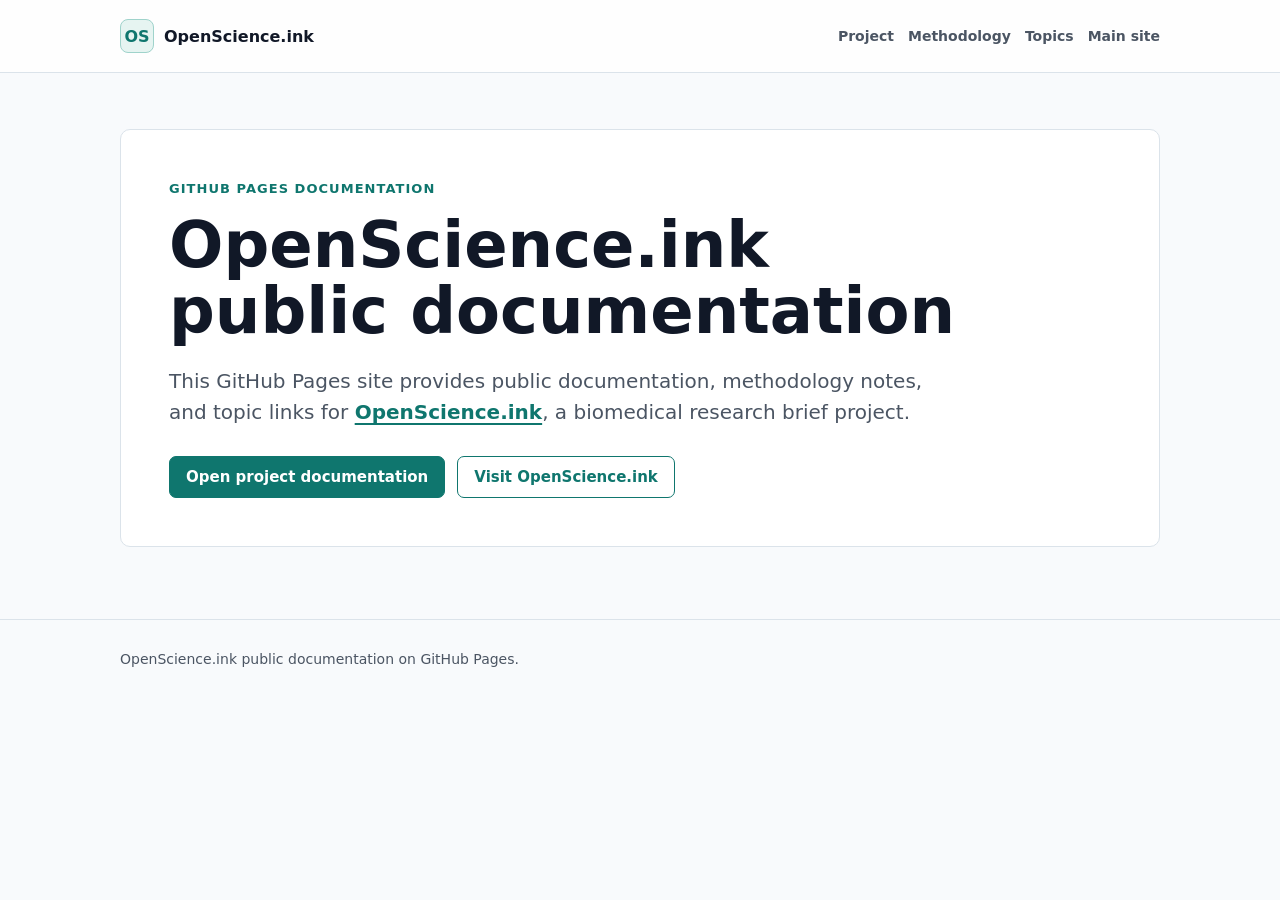
==== index.html @ 2d39fa1c "Add OpenScience Pages documentation site" ====
<!doctype html>
<html lang="en">
  <head>
    <meta charset="utf-8">
    <meta name="viewport" content="width=device-width, initial-scale=1">
    <meta name="robots" content="index, follow">
    <title>OpenScience.ink GitHub Pages</title>
    <meta name="description" content="Public GitHub Pages home for OpenScience.ink documentation and methodology notes.">
    <link rel="canonical" href="https://openscience-ink.github.io/">
    <link rel="stylesheet" href="/assets/styles.css">
    <script type="application/ld+json">
      {
        "@context": "https://schema.org",
        "@type": "Organization",
        "name": "OpenScience.ink",
        "url": "https://openscience.ink",
        "sameAs": [
          "https://github.com/OpenScience-ink",
          "https://openscience-ink.github.io/"
        ]
      }
    </script>
  </head>
  <body>
    <header class="topbar">
      <div class="site-shell topbar-inner">
        <a class="brand" href="/">
          <span class="brand-mark">OS</span>
          <span>OpenScience.ink</span>
        </a>
        <nav class="nav" aria-label="Primary">
          <a href="/openscience-ink/">Project</a>
          <a href="/openscience-ink/methodology/">Methodology</a>
          <a href="/openscience-ink/topics/">Topics</a>
          <a href="https://openscience.ink">Main site</a>
        </nav>
      </div>
    </header>
    <main>
      <div class="site-shell">
        <section class="hero">
          <p class="eyebrow">GitHub Pages documentation</p>
          <h1>OpenScience.ink public documentation</h1>
          <p class="lead">
            This GitHub Pages site provides public documentation, methodology notes, and topic links for
            <a href="https://openscience.ink">OpenScience.ink</a>, a biomedical research brief project.
          </p>
          <div class="actions">
            <a class="button" href="/openscience-ink/">Open project documentation</a>
            <a class="button button-secondary" href="https://openscience.ink">Visit OpenScience.ink</a>
          </div>
        </section>
      </div>
    </main>
    <footer>
      <div class="site-shell">
        <p>OpenScience.ink public documentation on GitHub Pages.</p>
      </div>
    </footer>
  </body>
</html>
---- assets/styles.css ----
:root {
  color-scheme: light;
  --bg: #f8fafc;
  --panel: #ffffff;
  --ink: #111827;
  --muted: #4b5563;
  --subtle: #6b7280;
  --line: #dbe3ea;
  --accent: #0f766e;
  --accent-soft: #e6f4f1;
  --code: #eef4f7;
  font-family: Inter, ui-sans-serif, system-ui, -apple-system, BlinkMacSystemFont, "Segoe UI", sans-serif;
}

* {
  box-sizing: border-box;
}

body {
  margin: 0;
  background: var(--bg);
  color: var(--ink);
}

a {
  color: var(--accent);
  font-weight: 650;
  text-decoration-thickness: 0.08em;
  text-underline-offset: 0.18em;
}

.site-shell {
  width: min(1040px, calc(100vw - 40px));
  margin: 0 auto;
}

.topbar {
  border-bottom: 1px solid var(--line);
  background: rgba(255, 255, 255, 0.82);
}

.topbar-inner {
  display: flex;
  align-items: center;
  justify-content: space-between;
  gap: 20px;
  min-height: 72px;
}

.brand {
  display: inline-flex;
  align-items: center;
  gap: 10px;
  color: var(--ink);
  font-weight: 800;
  text-decoration: none;
}

.brand-mark {
  display: inline-grid;
  place-items: center;
  width: 34px;
  height: 34px;
  border: 1px solid #9fd3cb;
  border-radius: 8px;
  background: var(--accent-soft);
  color: var(--accent);
  font-size: 16px;
  letter-spacing: 0;
}

.nav {
  display: flex;
  flex-wrap: wrap;
  justify-content: flex-end;
  gap: 14px;
  font-size: 14px;
}

.nav a {
  color: var(--muted);
  font-weight: 650;
  text-decoration: none;
}

.nav a:hover {
  color: var(--accent);
}

main {
  padding: 56px 0 72px;
}

.hero {
  padding: 48px;
  border: 1px solid var(--line);
  border-radius: 10px;
  background: var(--panel);
}

.eyebrow {
  margin: 0 0 14px;
  color: var(--accent);
  font-size: 13px;
  font-weight: 800;
  letter-spacing: 0.08em;
  text-transform: uppercase;
}

h1 {
  max-width: 820px;
  margin: 0;
  font-size: clamp(34px, 6vw, 64px);
  line-height: 1.02;
  letter-spacing: 0;
}

h2 {
  margin: 42px 0 14px;
  font-size: 26px;
  line-height: 1.2;
  letter-spacing: 0;
}

h3 {
  margin: 24px 0 8px;
  font-size: 18px;
  line-height: 1.3;
  letter-spacing: 0;
}

p {
  max-width: 760px;
  margin: 0 0 16px;
  color: var(--muted);
  font-size: 17px;
  line-height: 1.65;
}

.lead {
  margin-top: 22px;
  font-size: 20px;
  line-height: 1.55;
}

.actions {
  display: flex;
  flex-wrap: wrap;
  gap: 12px;
  margin-top: 28px;
}

.button {
  display: inline-flex;
  align-items: center;
  min-height: 42px;
  padding: 0 16px;
  border: 1px solid var(--accent);
  border-radius: 7px;
  background: var(--accent);
  color: #ffffff;
  font-size: 15px;
  font-weight: 750;
  text-decoration: none;
}

.button-secondary {
  background: #ffffff;
  color: var(--accent);
}

.grid {
  display: grid;
  grid-template-columns: repeat(3, minmax(0, 1fr));
  gap: 16px;
  margin-top: 24px;
}

.card {
  min-height: 176px;
  padding: 22px;
  border: 1px solid var(--line);
  border-radius: 8px;
  background: var(--panel);
}

.card p,
.note p {
  font-size: 15px;
  line-height: 1.55;
}

.stat-row {
  display: grid;
  grid-template-columns: repeat(3, minmax(0, 1fr));
  gap: 12px;
  margin-top: 28px;
}

.stat {
  padding: 18px;
  border: 1px solid var(--line);
  border-radius: 8px;
  background: #fbfdff;
}

.stat strong {
  display: block;
  color: var(--ink);
  font-size: 24px;
  line-height: 1;
}

.stat span {
  display: block;
  margin-top: 8px;
  color: var(--subtle);
  font-size: 13px;
  line-height: 1.35;
}

.content {
  display: grid;
  grid-template-columns: minmax(0, 1fr) 280px;
  gap: 32px;
  align-items: start;
}

.article {
  padding: 42px;
  border: 1px solid var(--line);
  border-radius: 10px;
  background: var(--panel);
}

.sidebar {
  position: sticky;
  top: 24px;
  padding: 22px;
  border: 1px solid var(--line);
  border-radius: 8px;
  background: var(--panel);
}

.sidebar ul,
.article ul,
.topic-list {
  padding-left: 20px;
}

.sidebar li,
.article li,
.topic-list li {
  margin: 10px 0;
  color: var(--muted);
  line-height: 1.55;
}

.topic-list {
  display: grid;
  grid-template-columns: repeat(2, minmax(0, 1fr));
  gap: 12px 24px;
  padding-left: 20px;
}

.note {
  margin-top: 28px;
  padding: 18px;
  border: 1px solid #bfdbfe;
  border-radius: 8px;
  background: #eff6ff;
}

code {
  padding: 2px 5px;
  border-radius: 4px;
  background: var(--code);
  color: #1f2937;
  font-size: 0.92em;
}

footer {
  border-top: 1px solid var(--line);
  padding: 28px 0 42px;
  color: var(--subtle);
  font-size: 14px;
}

footer p {
  font-size: 14px;
}

@media (max-width: 780px) {
  .topbar-inner {
    align-items: flex-start;
    flex-direction: column;
    padding: 18px 0;
  }

  .nav {
    justify-content: flex-start;
  }

  main {
    padding: 28px 0 52px;
  }

  .hero,
  .article {
    padding: 28px;
  }

  .grid,
  .stat-row,
  .content,
  .topic-list {
    grid-template-columns: 1fr;
  }

  .sidebar {
    position: static;
  }
}
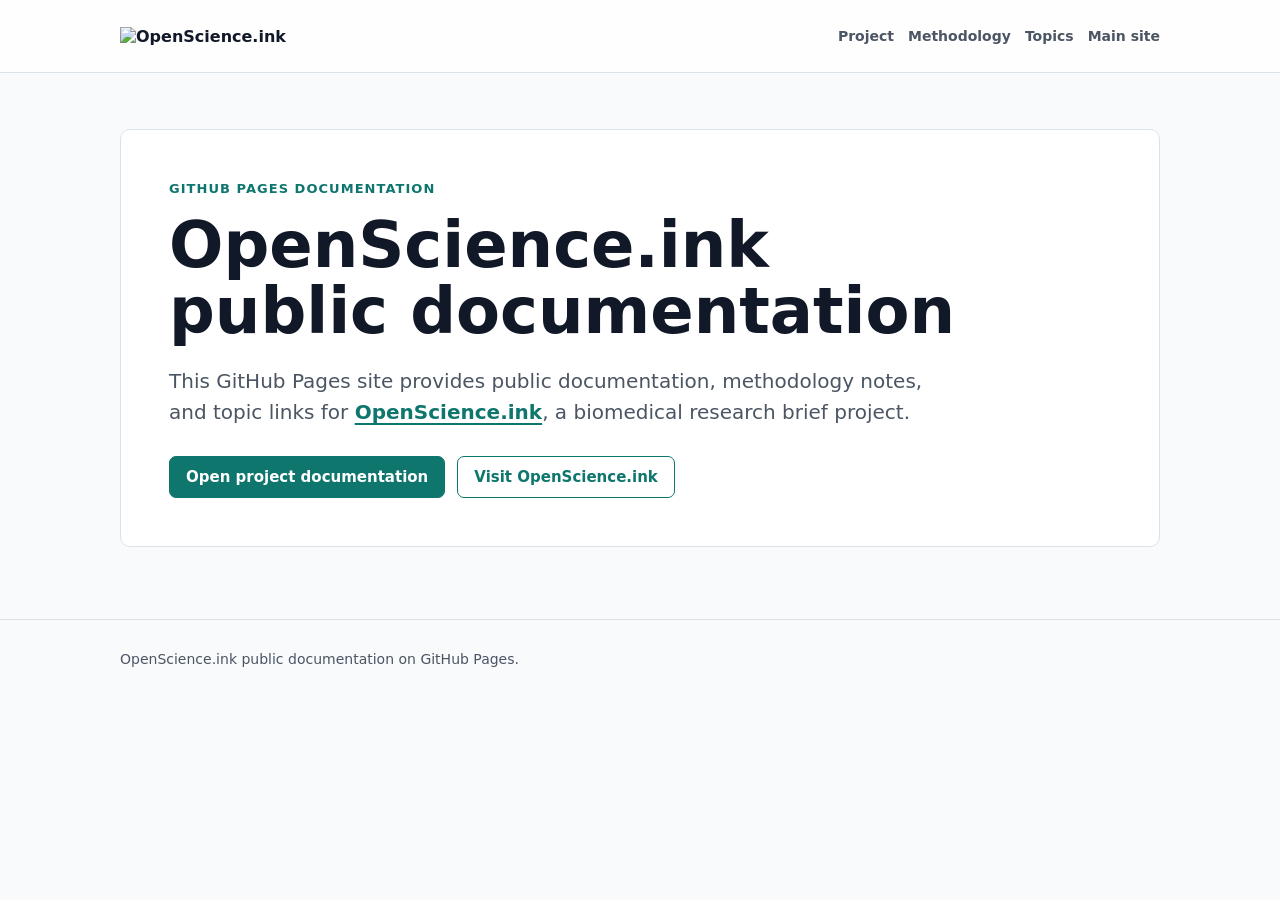
==== commit d83138fa: "Use OpenScience wordmark in Pages header" ====
--- a/index.html
+++ b/index.html
@@ -25,8 +25,7 @@
     <header class="topbar">
       <div class="site-shell topbar-inner">
         <a class="brand" href="/">
-          <span class="brand-mark">OS</span>
-          <span>OpenScience.ink</span>
+          <img class="brand-logo" src="https://openscience.ink/logos/logo-full.svg" alt="OpenScience.ink">
         </a>
         <nav class="nav" aria-label="Primary">
           <a href="/openscience-ink/">Project</a>
--- a/assets/styles.css
+++ b/assets/styles.css
@@ -56,6 +56,12 @@
   text-decoration: none;
 }
 
+.brand-logo {
+  display: block;
+  width: 190px;
+  height: auto;
+}
+
 .brand-mark {
   display: inline-grid;
   place-items: center;
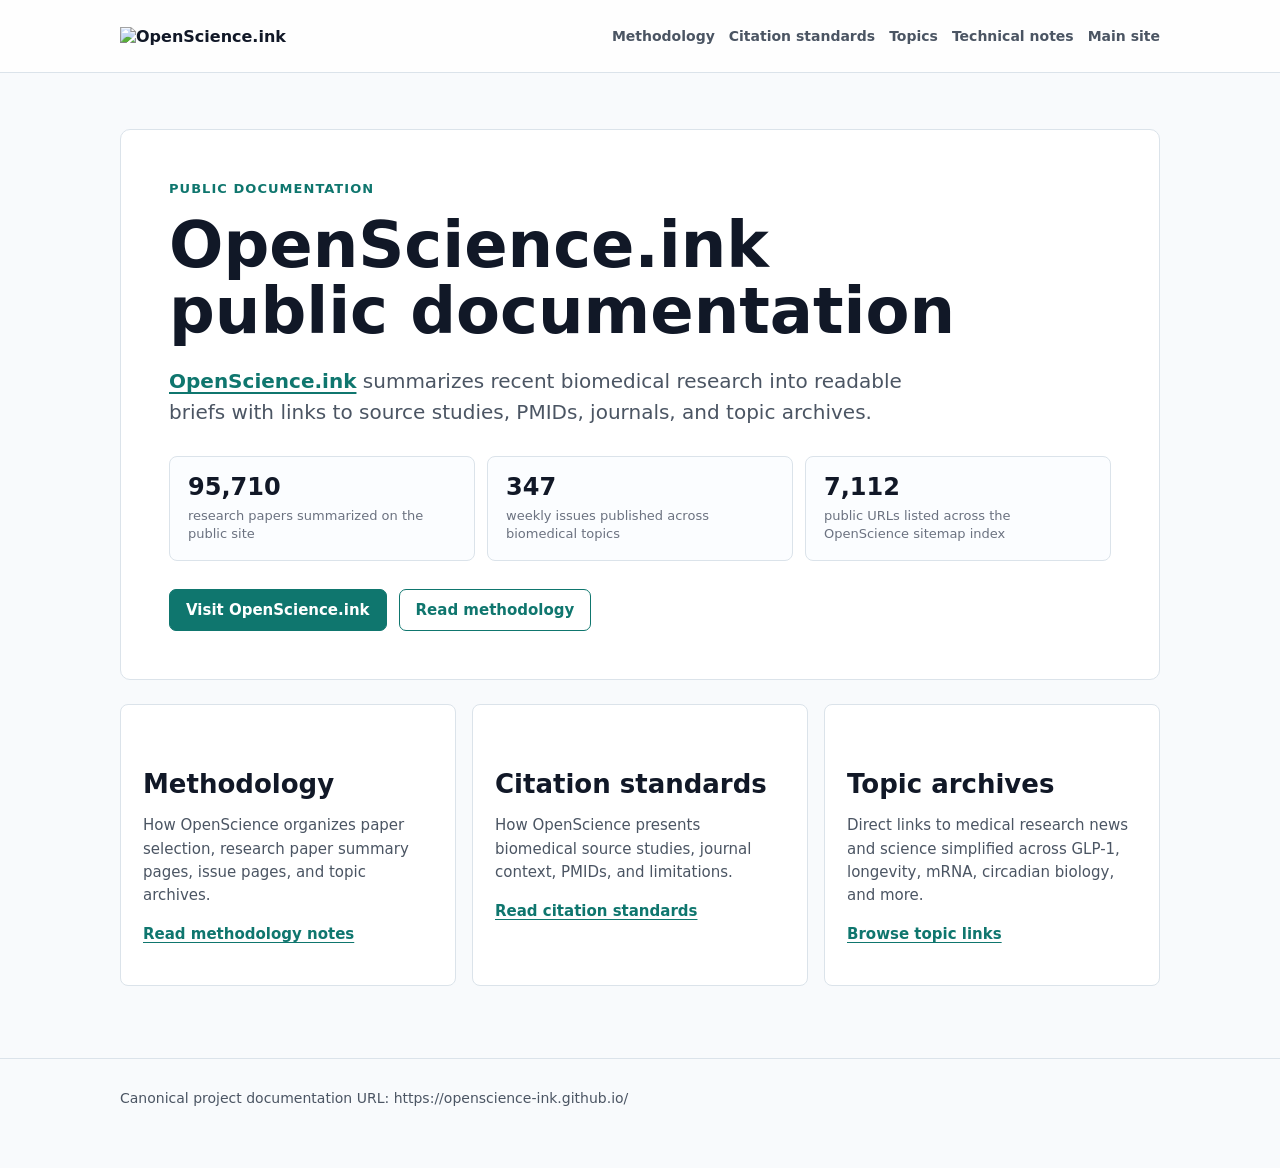
==== commit e2424195: "Make GitHub Pages root canonical" ====
--- a/index.html
+++ b/index.html
@@ -4,19 +4,35 @@
     <meta charset="utf-8">
     <meta name="viewport" content="width=device-width, initial-scale=1">
     <meta name="robots" content="index, follow">
-    <title>OpenScience.ink GitHub Pages</title>
-    <meta name="description" content="Public GitHub Pages home for OpenScience.ink documentation and methodology notes.">
+    <title>OpenScience.ink | Cited Biomedical Research News, Simplified</title>
+    <meta name="description" content="Public documentation for OpenScience.ink, a cited biomedical research news and research paper summary project.">
     <link rel="canonical" href="https://openscience-ink.github.io/">
+    <link rel="icon" href="https://openscience.ink/favicon.ico">
     <link rel="stylesheet" href="/assets/styles.css">
     <script type="application/ld+json">
       {
         "@context": "https://schema.org",
-        "@type": "Organization",
-        "name": "OpenScience.ink",
-        "url": "https://openscience.ink",
-        "sameAs": [
-          "https://github.com/OpenScience-ink",
-          "https://openscience-ink.github.io/"
+        "@graph": [
+          {
+            "@type": "Organization",
+            "@id": "https://openscience.ink/#organization",
+            "name": "OpenScience.ink",
+            "url": "https://openscience.ink",
+            "logo": "https://openscience.ink/logos/favicons/openscience-600.png",
+            "sameAs": [
+              "https://github.com/OpenScience-ink",
+              "https://openscience-ink.github.io/"
+            ]
+          },
+          {
+            "@type": "WebSite",
+            "@id": "https://openscience.ink/#website",
+            "name": "OpenScience.ink",
+            "url": "https://openscience.ink",
+            "publisher": {
+              "@id": "https://openscience.ink/#organization"
+            }
+          }
         ]
       }
     </script>
@@ -28,9 +44,10 @@
           <img class="brand-logo" src="https://openscience.ink/logos/logo-full.svg" alt="OpenScience.ink">
         </a>
         <nav class="nav" aria-label="Primary">
-          <a href="/openscience-ink/">Project</a>
-          <a href="/openscience-ink/methodology/">Methodology</a>
-          <a href="/openscience-ink/topics/">Topics</a>
+          <a href="/methodology/">Methodology</a>
+          <a href="/citation-standards/">Citation standards</a>
+          <a href="/topics/">Topics</a>
+          <a href="/technical-notes/">Technical notes</a>
           <a href="https://openscience.ink">Main site</a>
         </nav>
       </div>
@@ -38,22 +55,54 @@
     <main>
       <div class="site-shell">
         <section class="hero">
-          <p class="eyebrow">GitHub Pages documentation</p>
+          <p class="eyebrow">Public documentation</p>
           <h1>OpenScience.ink public documentation</h1>
           <p class="lead">
-            This GitHub Pages site provides public documentation, methodology notes, and topic links for
-            <a href="https://openscience.ink">OpenScience.ink</a>, a biomedical research brief project.
+            <a href="https://openscience.ink">OpenScience.ink</a> summarizes recent biomedical research into readable briefs with
+            links to source studies, PMIDs, journals, and topic archives.
           </p>
+          <div class="stat-row" aria-label="OpenScience public surface">
+            <div class="stat">
+              <strong>95,710</strong>
+              <span>research papers summarized on the public site</span>
+            </div>
+            <div class="stat">
+              <strong>347</strong>
+              <span>weekly issues published across biomedical topics</span>
+            </div>
+            <div class="stat">
+              <strong>7,112</strong>
+              <span>public URLs listed across the OpenScience sitemap index</span>
+            </div>
+          </div>
           <div class="actions">
-            <a class="button" href="/openscience-ink/">Open project documentation</a>
-            <a class="button button-secondary" href="https://openscience.ink">Visit OpenScience.ink</a>
+            <a class="button" href="https://openscience.ink">Visit OpenScience.ink</a>
+            <a class="button button-secondary" href="/methodology/">Read methodology</a>
           </div>
+        </section>
+
+        <section class="grid" aria-label="Documentation sections">
+          <article class="card">
+            <h2>Methodology</h2>
+            <p>How OpenScience organizes paper selection, research paper summary pages, issue pages, and topic archives.</p>
+            <p><a href="/methodology/">Read methodology notes</a></p>
+          </article>
+          <article class="card">
+            <h2>Citation standards</h2>
+            <p>How OpenScience presents biomedical source studies, journal context, PMIDs, and limitations.</p>
+            <p><a href="/citation-standards/">Read citation standards</a></p>
+          </article>
+          <article class="card">
+            <h2>Topic archives</h2>
+            <p>Direct links to medical research news and science simplified across GLP-1, longevity, mRNA, circadian biology, and more.</p>
+            <p><a href="/topics/">Browse topic links</a></p>
+          </article>
         </section>
       </div>
     </main>
     <footer>
       <div class="site-shell">
-        <p>OpenScience.ink public documentation on GitHub Pages.</p>
+        <p>Canonical project documentation URL: https://openscience-ink.github.io/</p>
       </div>
     </footer>
   </body>
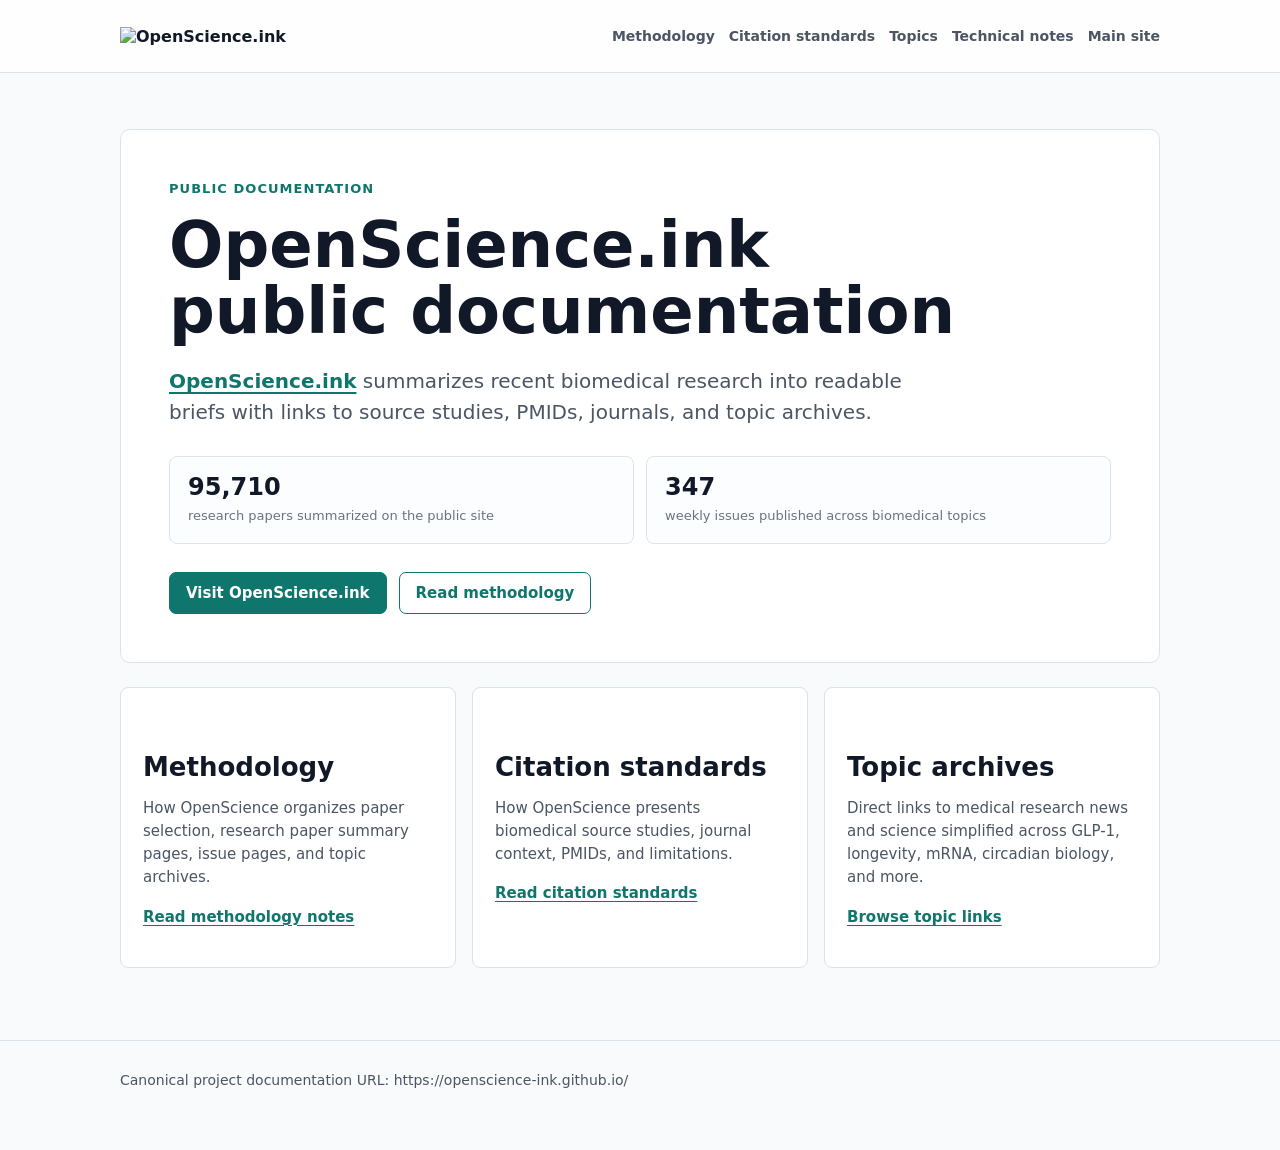
==== commit 4a4eef8c: "Remove sitemap URL stat card" ====
--- a/index.html
+++ b/index.html
@@ -9,6 +9,7 @@
     <link rel="canonical" href="https://openscience-ink.github.io/">
     <link rel="icon" href="https://openscience.ink/favicon.ico">
     <link rel="stylesheet" href="/assets/styles.css">
+    <script src="/assets/site-stats.js" defer></script>
     <script type="application/ld+json">
       {
         "@context": "https://schema.org",
@@ -63,16 +64,12 @@
           </p>
           <div class="stat-row" aria-label="OpenScience public surface">
             <div class="stat">
-              <strong>95,710</strong>
+              <strong data-site-stat="papers_summarized_count">95,710</strong>
               <span>research papers summarized on the public site</span>
             </div>
             <div class="stat">
-              <strong>347</strong>
+              <strong data-site-stat="weekly_issues_published_count">347</strong>
               <span>weekly issues published across biomedical topics</span>
-            </div>
-            <div class="stat">
-              <strong>7,112</strong>
-              <span>public URLs listed across the OpenScience sitemap index</span>
             </div>
           </div>
           <div class="actions">
--- a/assets/styles.css
+++ b/assets/styles.css
@@ -198,7 +198,7 @@
 
 .stat-row {
   display: grid;
-  grid-template-columns: repeat(3, minmax(0, 1fr));
+  grid-template-columns: repeat(2, minmax(0, 1fr));
   gap: 12px;
   margin-top: 28px;
 }
